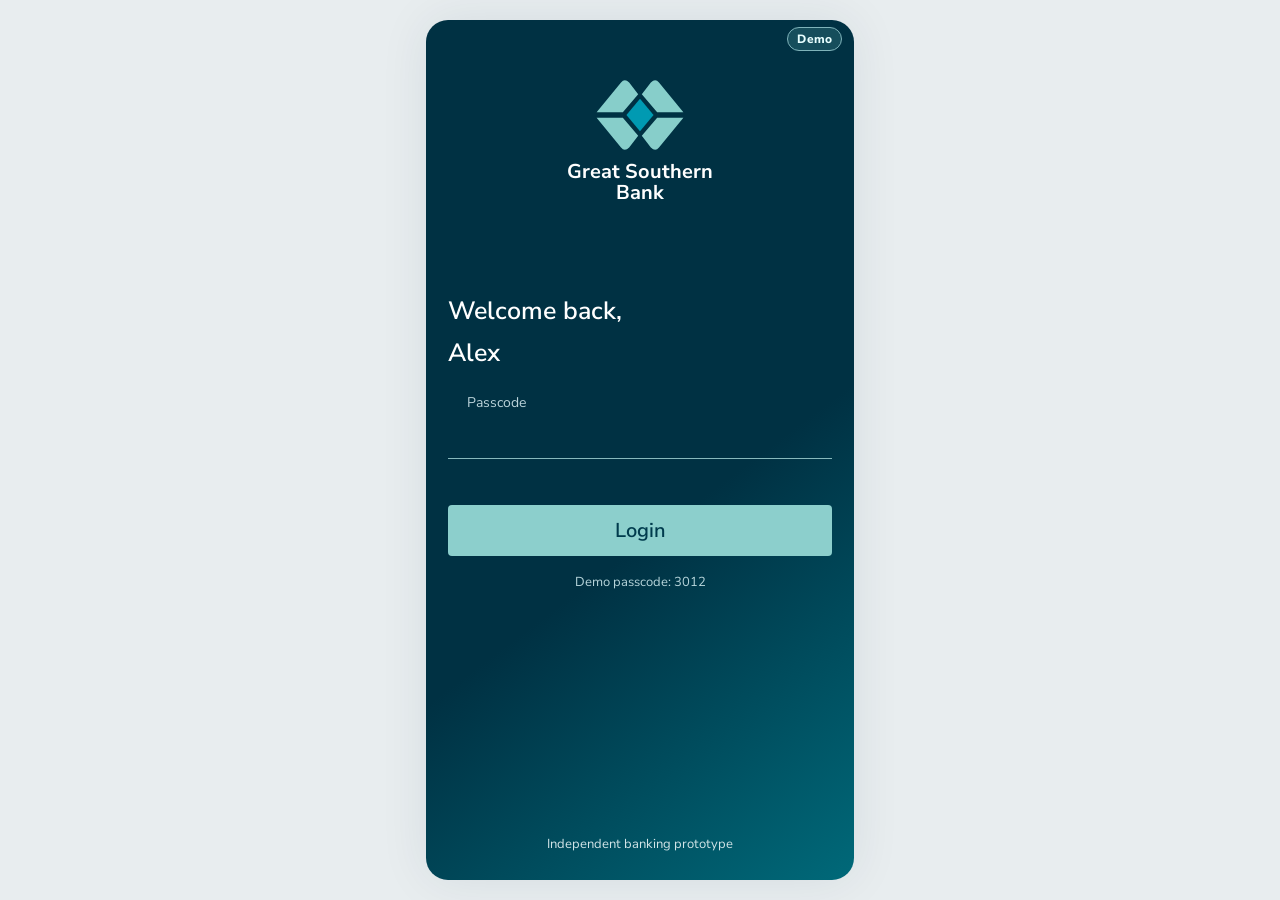
==== banking-demo/index.html @ 696fd6a1 "Add files via upload" ====
<!doctype html><html lang="en"><head><meta charset="utf-8"><meta name="viewport" content="width=device-width,initial-scale=1,viewport-fit=cover"><meta name="theme-color" content="#003444"><meta name="description" content="Interactive banking demo with fictional, editable transactions and profile details."><title>Southern Banking Demo</title><link rel="icon" href="data:image/svg+xml,%3Csvg xmlns='http://www.w3.org/2000/svg' viewBox='0 0 32 32'%3E%3Crect width='32' height='32' rx='8' fill='%23003444'/%3E%3Cpath d='M8 16h16M16 8v16' stroke='%238ed1cb' stroke-width='5'/%3E%3C/svg%3E"><link rel="stylesheet" href="style.css?v=2"></head><body><div class="app"><div class="demo-bar" aria-label="Demo application">Demo</div><header id="header"></header><main id="main"></main><nav id="nav" aria-label="Main navigation"></nav><div id="overlay"></div><div id="toast" role="status"></div></div><script src="app.js?v=2"></script></body></html>
---- banking-demo/style.css ----
@import url('https://fonts.googleapis.com/css2?family=Nunito+Sans:wght@400;500;600;700;800&display=swap');
:root{font-family:'Nunito Sans',-apple-system,BlinkMacSystemFont,'Segoe UI',sans-serif;color:#003448;background:#e8edef;font-synthesis:none;font-size:16px;--teal:#009db2;--mint:#8bcfca;--line:#e3e3e7;--muted:#6c727b}*{box-sizing:border-box}body{margin:0}button,input,select{font:inherit}button{color:inherit;cursor:pointer;-webkit-tap-highlight-color:transparent}button:focus-visible,a:focus-visible{outline:3px solid #009db2;outline-offset:3px}button{border:0;background:none}button:active{opacity:.7;transform:scale(.99)}.app{width:100%;max-width:430px;height:100dvh;min-height:440px;margin:auto;background:white;position:relative;overflow:hidden;display:flex;flex-direction:column;box-shadow:0 0 50px #00344415}.demo-bar{background:#003444;color:#fff;text-align:center;font-size:12px;letter-spacing:1.3px;padding:5px 0;flex-shrink:0;font-weight:800}header{height:66px;display:flex;align-items:center;justify-content:center;position:relative;flex-shrink:0;background:white;z-index:2}header h1{font-size:18px;margin:0;font-weight:800}header .left,header .right{position:absolute;top:12px;min-width:44px;height:44px;display:grid;place-items:center}header .left{left:8px}header .right{right:8px}.icon{width:23px;height:23px;fill:none;stroke:currentColor;stroke-width:1.65;stroke-linecap:round;stroke-linejoin:round;vertical-align:middle;flex-shrink:0}.brand{display:flex;align-items:center;gap:7px;font-weight:800}.mark{width:30px;height:30px;display:grid;grid-template-columns:repeat(2,10px);grid-template-rows:repeat(2,10px);gap:2px;transform:rotate(45deg);align-content:center;justify-content:center}.mark i{background:#85d0cc}.mark i:nth-child(2){background:#3c9dac}.mark i:nth-child(3){background:#b9e4df}main{flex:1;overflow:auto;overscroll-behavior:contain;scrollbar-width:none;padding-bottom:18px}main::-webkit-scrollbar{display:none}main.animate{animation:slide .28s cubic-bezier(.2,.75,.2,1)}@keyframes slide{from{opacity:.3;transform:translateX(30px)}to{opacity:1;transform:translateX(0)}}nav{height:76px;padding-bottom:env(safe-area-inset-bottom,8px);display:flex;flex-shrink:0;background:#fff;box-shadow:0 -3px 14px #41254205;border-top:1px solid #f2edf4;z-index:4}nav button{flex:1;font-size:12px;font-weight:700;display:flex;flex-direction:column;align-items:center;justify-content:center;gap:5px;padding:9px 0}nav button.active{color:var(--teal)}.section-title{font-size:16px;font-weight:800;padding:8px 18px 15px}.band{background:#f1f1f5;padding:9px 18px;font-size:12px;display:flex;gap:8px;align-items:center;font-weight:800}.band .icon{width:22px;height:22px;color:#79bcc3}.account{width:100%;padding:19px 18px;display:flex;text-align:left;align-items:center;gap:5px;min-height:93px}.account>div:first-child{flex:1}.account-name{font-weight:700;font-size:15px}.meta{font-size:12px;color:#6f7379;margin-top:3px}.money-side{text-align:right;flex-shrink:0}.money-side strong{display:block;font-size:19px;line-height:1.35}.money-side .meta{font-size:12px}.chevron{color:#55abb3;margin-left:4px}.vault-row{display:flex;justify-content:space-between;align-items:center;padding:20px 18px;border-bottom:1px solid var(--line);font-size:14px}.text-link{color:#137080;font-size:13px;font-weight:700}.open-area{text-align:center;padding:24px 18px}.open-area p{font-size:14px;color:#60636a}.btn{display:block;width:100%;border-radius:2px;padding:12px 16px;background:var(--mint);font-weight:700;font-size:15px;min-height:46px}.btn.outline{border:1px solid #54727c;background:white}.btn.danger{color:#b02b37;background:#fff0f1}.btn:disabled{opacity:.4;cursor:default}.detail-head{padding:5px 20px 23px;box-shadow:0 5px 6px #0002;border-radius:0 0 18px 18px;position:relative;background:linear-gradient(133deg,white 73%,#eef7f7 73.3%,white 73.8%)}.detail-head h2{font-size:16px;display:flex;align-items:center;gap:10px;margin:5px 0 20px}.detail-head h2 .icon{color:#6bb5bc}.detail-summary{display:flex;justify-content:space-between;align-items:center;font-size:12px}.tabs{display:flex;margin-top:18px;background:#f3f2f6;padding:0 5px}.tabs button{flex:1;padding:15px 4px;font-size:13px;border-bottom:3px solid transparent;color:#5e6570}.tabs .selected{border-color:var(--teal);font-weight:800;color:#39414c}.tabs .search-btn{flex:0 0 44px}.date-band{padding:8px 17px;font-weight:800;font-size:12px;background:#fafafa}.transaction{width:100%;display:flex;align-items:center;padding:12px 15px;gap:11px;text-align:left;border-bottom:1px solid #f4f3f5;min-height:87px}.transaction .icon{width:22px;color:#8b9196}.tx-body{flex:1;min-width:0}.tx-title{font-size:14px;font-weight:700}.tx-description{font-size:12px;color:#666;overflow-wrap:anywhere}.tx-value{text-align:right;min-width:84px}.tx-value strong{font-size:14px;font-weight:600}.credit{background:#e6f6f3;color:#26766e;border-radius:3px;padding:1px 5px}.tx-value .meta{font-size:11px;margin-top:12px}.tx-value .chevron{margin-left:5px}.search-field{padding:10px 18px}.field{display:block;margin-bottom:17px;font-size:14px;font-weight:700}.field input,.field select,.search-field input{width:100%;display:block;border:1px solid #d5dcdf;border-radius:5px;padding:12px;background:white;color:#003444;margin-top:7px;min-height:46px}.field input:focus,.field select:focus{outline:2px solid #009db2}.pad{padding:20px}.card-hero{text-align:center;padding:32px 18px 22px}.bank-card{padding:0;margin:0 auto 23px;border-radius:7px;display:block;touch-action:manipulation}.bank-card img{display:block;width:176px;border-radius:6px;box-shadow:0 5px 11px #0002}.card-account{font-size:14px;font-weight:700}.info-table{border:1px solid #dddfe6;margin:0 18px;border-radius:8px;overflow:hidden}.info-row{display:flex;justify-content:space-between;padding:10px 7px;font-size:14px;gap:10px}.info-row:nth-child(odd){background:#f3f3f6}.info-row span:last-child{text-align:right;color:#424b58}.info-row strong{font-size:14px}.card-spacer{height:clamp(30px,9vh,100px)}.wallet{border-top:4px solid #e1e1e7;border-bottom:1px solid var(--line);padding:20px;display:flex;align-items:center;gap:15px;font-size:15px}.wallet .check{margin-left:auto;color:var(--teal);font-weight:800}.label{font-size:14px;font-weight:800;color:#78828f;padding:17px 20px 8px}.list-row{width:100%;display:flex;align-items:center;gap:12px;text-align:left;padding:16px 20px;border-bottom:1px solid var(--line);min-height:58px}.list-row>div{flex:1}.list-row strong{font-size:15px}.list-row p{font-size:13px;color:#6d7380;margin:3px 0 0}.list-row>.icon{color:#939ba7;width:22px}.list-row .chevron{margin-left:auto}.switch{width:68px;height:30px;border-radius:20px;background:#dfe0e4;display:flex;align-items:center;font-size:11px;color:#54616b;padding:4px;gap:8px}.switch:before{content:'';width:22px;height:22px;border-radius:50%;background:white;box-shadow:0 1px 3px #0001}.switch.on{background:#85d0cb}.screen-bottom{padding:20px;margin-top:auto}.form-screen{display:flex;flex-direction:column;min-height:100%}.form-screen>.pad{flex:1}.two-buttons{display:flex;gap:12px}.two-buttons .btn:first-child{flex:1}.two-buttons .btn:last-child{flex:2}.transfer-block{padding:17px;border-top:4px solid #e1e1e7;border-bottom:1px solid #e1e1e7}.transfer-block .caps{font-size:12px;font-weight:800;margin-bottom:9px}.transfer-block select{width:100%;border:0;background:white;color:#003444;font-size:15px;font-weight:700;padding:8px 0}.empty{text-align:center;padding:55px 25px;color:#74808a;font-size:15px}.menu-shade,.sheet-shade{position:absolute;inset:26px 0 0;background:#0008;z-index:10;animation:fade .2s}.drawer{height:100%;width:89%;background:#fff;padding:16px 16px 25px;overflow:auto;animation:drawer .27s cubic-bezier(.2,.8,.2,1)}.drawer-head{display:flex;justify-content:space-between;align-items:center;margin-bottom:15px;font-size:16px}.drawer .list-row{padding:15px 0;font-size:14px}.drawer .list-row .icon{width:18px}.drawer .btn{margin-top:24px}.drawer .meta{text-align:center;margin-top:10px;font-size:11px}.sheet-shade{display:flex;align-items:flex-end}.sheet{width:100%;max-height:91%;overflow:auto;background:white;border-radius:22px 22px 0 0;padding:18px 20px 25px;animation:up .28s cubic-bezier(.2,.8,.2,1);box-shadow:0 -6px 30px #0001}.sheet:before{content:'';display:block;width:36px;height:4px;border-radius:3px;background:#d3dbde;margin:0 auto 14px}.sheet-head{display:flex;justify-content:space-between;align-items:center;margin-bottom:18px}.sheet h2{font-size:19px;margin:0}.close{width:36px;height:36px;font-size:24px}.sheet p{font-size:14px;color:#63717a}.sheet .list-row{padding:15px 0}.sheet .field{margin-bottom:14px}.sheet-note{background:#eaf6f5;padding:10px 12px;border-radius:5px;font-size:13px;color:#386468;margin:0 0 18px}#toast{position:absolute;bottom:88px;left:20px;right:20px;background:#003444;color:#fff;border-radius:8px;padding:13px 15px;font-size:14px;z-index:30;opacity:0;transform:translateY(15px);pointer-events:none;transition:.2s}#toast.show{opacity:1;transform:translateY(0)}.big-value{font-size:34px;text-align:center;padding:20px 0;font-weight:700}.detail-list .info-row{padding:16px 0;border-bottom:1px solid #eee;background:white}.pill{display:inline-block;background:#e7f5f2;color:#287970;padding:5px 9px;font-size:12px;border-radius:5px}.loan-card{margin:20px 0;border:1px solid #ddd;border-top:3px solid #009db2;border-radius:7px;padding:18px}.loan-card h2{font-size:22px;margin:0}.loan-card p{font-size:14px;color:#777}.rates{display:flex;gap:30px}.rates strong{font-size:30px;display:block}.rates span{font-size:12px;color:#777}.vault{text-align:center;padding:35px 24px}.vault h2{font-size:24px}.vault>.icon{width:65px;height:65px;color:#73b9bf;margin:30px}.vault p{font-size:15px;color:#6d7780;line-height:1.6}.sr{position:absolute;width:1px;height:1px;overflow:hidden;clip:rect(0,0,0,0)}@keyframes fade{from{opacity:0}to{opacity:1}}@keyframes drawer{from{transform:translateX(-100%)}to{transform:translateX(0)}}@keyframes up{from{transform:translateY(100%)}to{transform:translateY(0)}}@media(min-width:600px){body{padding:20px}.app{height:calc(100dvh - 40px);max-height:900px;border-radius:22px}}@media(prefers-reduced-motion:reduce){*,*:before{animation:none!important;transition:none!important;scroll-behavior:auto!important}}
/* Refined mobile proportions and compact prototype identification. */
:root{color:#003b4d;--teal:#009eb5}.app{max-width:428px}.demo-bar{position:absolute;top:max(7px,env(safe-area-inset-top));right:12px;z-index:40;width:auto;background:#e3f3f3;color:#145d69;border:1px solid #77b7bd;padding:2px 9px;border-radius:12px;font-size:12px;line-height:18px;letter-spacing:.15px;font-weight:800;pointer-events:none}header{height:85px;padding-top:16px}header h1{font-size:20px;font-weight:800}header .left,header .right{top:28px}header .left .icon{width:26px;height:26px}header .right{right:13px}.brand-mark{display:block;width:46px;height:39px;flex-shrink:0}.section-title{font-size:20px;padding:11px 20px 28px}.band{padding:10px 20px;min-height:42px;font-size:14px;gap:10px}.band .icon{width:25px;height:25px;color:#009cb0}.band:nth-of-type(4) .icon{color:#7161a6}.account{min-height:101px;padding:16px 19px;gap:3px}.account-name{font-size:16px}.meta{font-size:14px}.money-side strong{font-size:20px}.money-side .meta{font-size:13px;margin-top:4px}.chevron .icon{width:19px}.vault-row{padding:24px 20px;font-size:16px;line-height:1.35;min-height:99px}.text-link{font-size:14px}.open-area{padding:10px 20px}.open-area p{font-size:16px;margin:9px 0 24px}.btn{font-size:16px;min-height:48px;border-radius:4px}nav{height:75px;padding-bottom:max(8px,env(safe-area-inset-bottom));padding-top:5px}nav button{font-size:13px;gap:5px}nav .icon{width:24px;height:24px}.detail-head{padding:8px 20px 22px}.detail-head h2{font-size:17px}.detail-summary{font-size:13px}.transaction{min-height:91px;padding:13px 15px}.tx-title{font-size:15px}.tx-description{font-size:13px}.tx-value strong{font-size:14px;touch-action:manipulation;display:inline-block;padding:5px 2px}.tx-value .meta{font-size:12px}.date-band{font-size:13px}.card-hero{padding-top:35px;padding-bottom:20px}.bank-card{margin-bottom:30px;box-shadow:0 5px 10px #00344412;border-radius:6px;overflow:hidden}.bank-card img{width:176px;height:auto;box-shadow:none}.card-account{font-size:14px}.info-table{margin:0 20px}.info-row{font-size:15px;padding:11px 7px}.info-row strong{font-size:15px}.card-spacer{height:clamp(32px,9vh,105px)}.wallet{font-size:16px;padding:22px 22px;border-top-width:4px}.label{font-size:14px}.list-row strong{font-size:16px}.list-row p{font-size:14px}.drawer-head .brand-mark{width:29px;height:26px}.drawer .brand{gap:5px;font-size:15px}.menu-shade,.sheet-shade{inset:0}.sheet{padding-top:20px}.sheet-head{padding-right:0;margin-top:2px}.sheet h2{max-width:calc(100% - 38px)}
.login-screen{background:linear-gradient(143deg,#003143 58%,#006979 100%);color:#fff}.login-screen header,.login-screen nav{display:none}.login-screen main{padding:0;display:flex;flex-direction:column;overflow:auto}.login-screen .demo-bar{background:#164e5c;border-color:#7fb3ba;color:#e8ffff}.login-brand{display:flex;flex-direction:column;align-items:center;padding-top:max(56px,env(safe-area-inset-top));font-size:20px;font-weight:700;line-height:1.05;text-align:center}.login-brand .brand-mark{width:94px;height:78px;margin-bottom:7px}.login-screen form{padding:0 22px;margin-top:clamp(40px,10vh,100px)}.login-screen h1{font-size:25px;line-height:1.5;font-weight:600;margin:0 0 16px}.login-screen h1 span{display:inline-block;margin-top:4px}.passcode-label{display:block;font-size:14px;color:#bad3da;border-bottom:1px solid #87b9bc;padding:5px 19px 8px}.passcode-label input{display:block;background:none;border:0;width:100%;font-size:26px;letter-spacing:10px;color:white;outline:none;height:38px}.passcode-label:focus-within{border-bottom-color:white}.login-button{background:#8ccfcc;color:#003b4d;font-size:20px;font-weight:600;margin-top:15px;min-height:51px}.login-help{text-align:center;color:#b7d5db;font-size:13px;margin-top:17px}.login-foot{text-align:center;font-size:13px;color:#d1e4e7;margin:auto 20px 27px;padding-top:45px}#login-error{color:#ffcfbd;font-size:14px;min-height:22px;margin:9px 0 0}.transaction-screen nav{display:none}.transaction-screen main{padding-bottom:0}.transaction-content{display:flex;flex-direction:column;min-height:100%;padding:0 22px}.transaction-hero{text-align:center;padding-top:35px}.transaction-hero>.icon{width:42px;height:42px;color:#00a3bb;margin:2px 0 11px}.outgoing .transaction-hero>.icon{color:#bcc3c9}.amount-edit{display:block;width:100%;font-size:32px;font-weight:800;padding:5px 0 0;touch-action:manipulation;margin:0;line-height:1.4}.payment-title,.payment-date{font-size:21px;color:#575b60;line-height:1.45}.payment-title{margin-bottom:8px}.payment-date{margin-bottom:4px}.receipt-fields{margin:0 0 22px;font-size:16px;line-height:1.5}.receipt-fields dt{font-weight:700;margin:11px 0 3px}.receipt-fields dd{margin:0;color:#565f64;overflow-wrap:anywhere}.purchase-fields{margin:38px 0 30px;font-size:16px;line-height:1.35}.purchase-fields>div{display:grid;grid-template-columns:33% 1fr;column-gap:13px;padding:20px 0;border-bottom:1px solid #dfe2e5}.purchase-fields>div:first-child{padding-top:5px;padding-bottom:22px}.purchase-fields>div:last-child{border-bottom:0}.purchase-fields dt{font-weight:700}.purchase-fields dd{margin:0;color:#545e63;overflow-wrap:anywhere}.purchase-fields dd>.icon{margin-right:10px;color:#97a1ab;width:24px}.status-pill{display:inline-block;background:#e8f5f0;color:#317c65;border-radius:24px;padding:8px 12px;font-weight:700;text-transform:uppercase;font-size:14px}.status-pill.pending{color:#b56804;background:#fff1e2}.receipt-footer{margin-top:auto;padding:24px 0 max(24px,env(safe-area-inset-bottom));flex-shrink:0}.receipt-footer .btn{font-size:19px}.receipt-footer .icon{width:19px;margin-right:7px}.incoming .transaction-hero{padding-top:32px}.outgoing .transaction-hero{padding-top:42px}.outgoing .amount-edit{padding-top:4px}.incoming .amount-edit{font-size:33px}.receipt-fields dd br{line-height:1.7}@media(max-height:730px){.login-brand{padding-top:38px}.login-screen form{margin-top:32px}.login-foot{padding-top:15px;margin-bottom:15px}.card-spacer{height:28px}.transaction-hero{padding-top:20px}}@media(min-width:600px){.app{max-height:926px}}
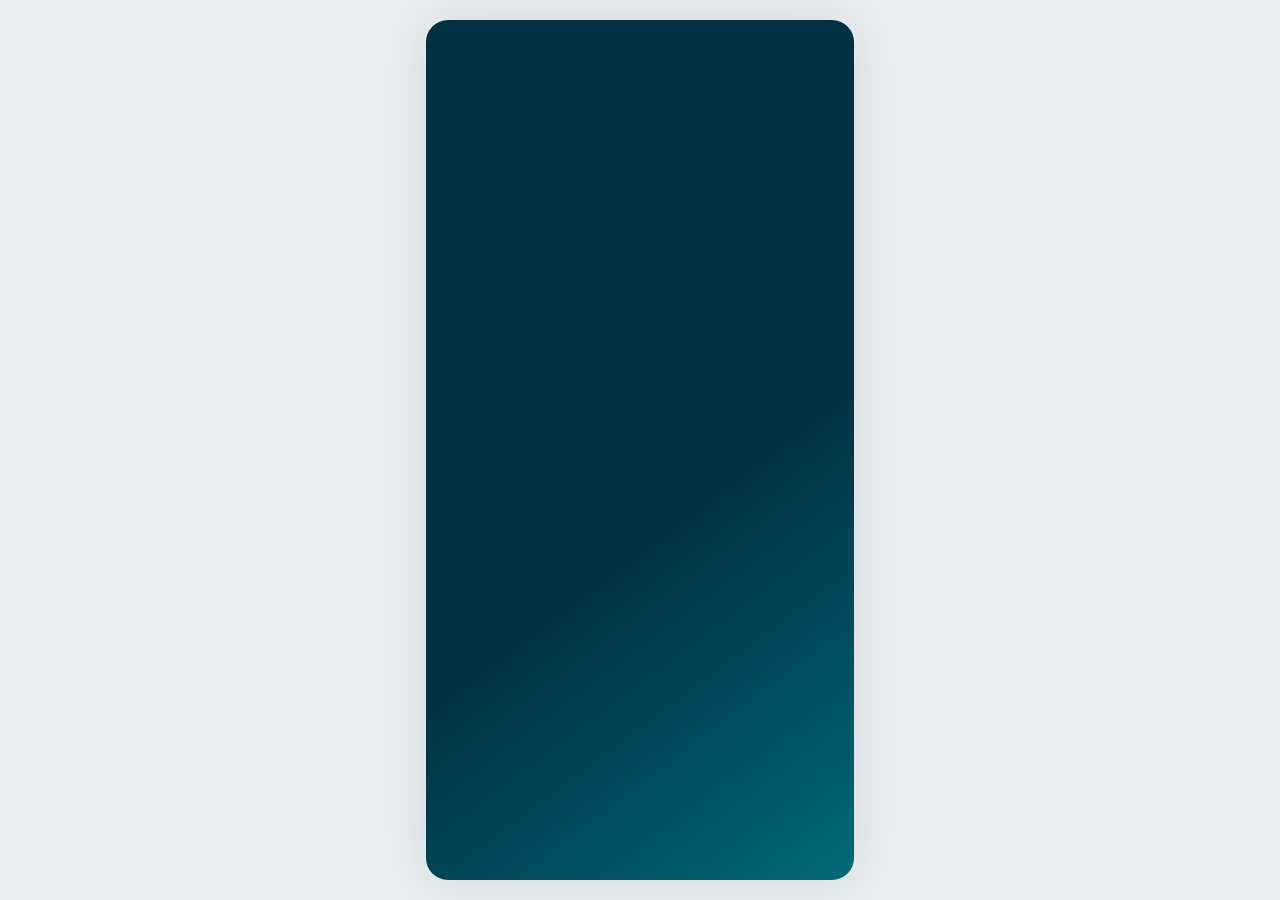
==== commit 4e360085: "Change title from 'Southern Banking Demo' to 'Great Southern Bank'" ====
--- a/banking-demo/index.html
+++ b/banking-demo/index.html
@@ -1 +1 @@
-<!doctype html><html lang="en"><head><meta charset="utf-8"><meta name="viewport" content="width=device-width,initial-scale=1,viewport-fit=cover"><meta name="theme-color" content="#003444"><meta name="description" content="Interactive banking demo with fictional, editable transactions and profile details."><title>Southern Banking Demo</title><link rel="icon" href="data:image/svg+xml,%3Csvg xmlns='http://www.w3.org/2000/svg' viewBox='0 0 32 32'%3E%3Crect width='32' height='32' rx='8' fill='%23003444'/%3E%3Cpath d='M8 16h16M16 8v16' stroke='%238ed1cb' stroke-width='5'/%3E%3C/svg%3E"><link rel="stylesheet" href="style.css?v=2"></head><body><div class="app"><div class="demo-bar" aria-label="Demo application">Demo</div><header id="header"></header><main id="main"></main><nav id="nav" aria-label="Main navigation"></nav><div id="overlay"></div><div id="toast" role="status"></div></div><script src="app.js?v=2"></script></body></html>
+<!doctype html><html lang="en"><head><meta charset="utf-8"><meta name="viewport" content="width=device-width,initial-scale=1,viewport-fit=cover"><meta name="theme-color" content="#003444"><meta name="description" content="Interactive banking demo with fictional, editable transactions and profile details."><title>Great Southern Bank</title><link rel="icon" href="data:image/svg+xml,%3Csvg xmlns='http://www.w3.org/2000/svg' viewBox='0 0 32 32'%3E%3Crect width='32' height='32' rx='8' fill='%23003444'/%3E%3Cpath d='M8 16h16M16 8v16' stroke='%238ed1cb' stroke-width='5'/%3E%3C/svg%3E"><link rel="stylesheet" href="style.css?v=2"></head><body><div class="app"><div id="header"></header><main id="main"></main><nav id="nav" aria-label="Main navigation"></nav><div id="overlay"></div><div id="toast" role="status"></div></div><script src="app.js?v=2"></script></body></html>
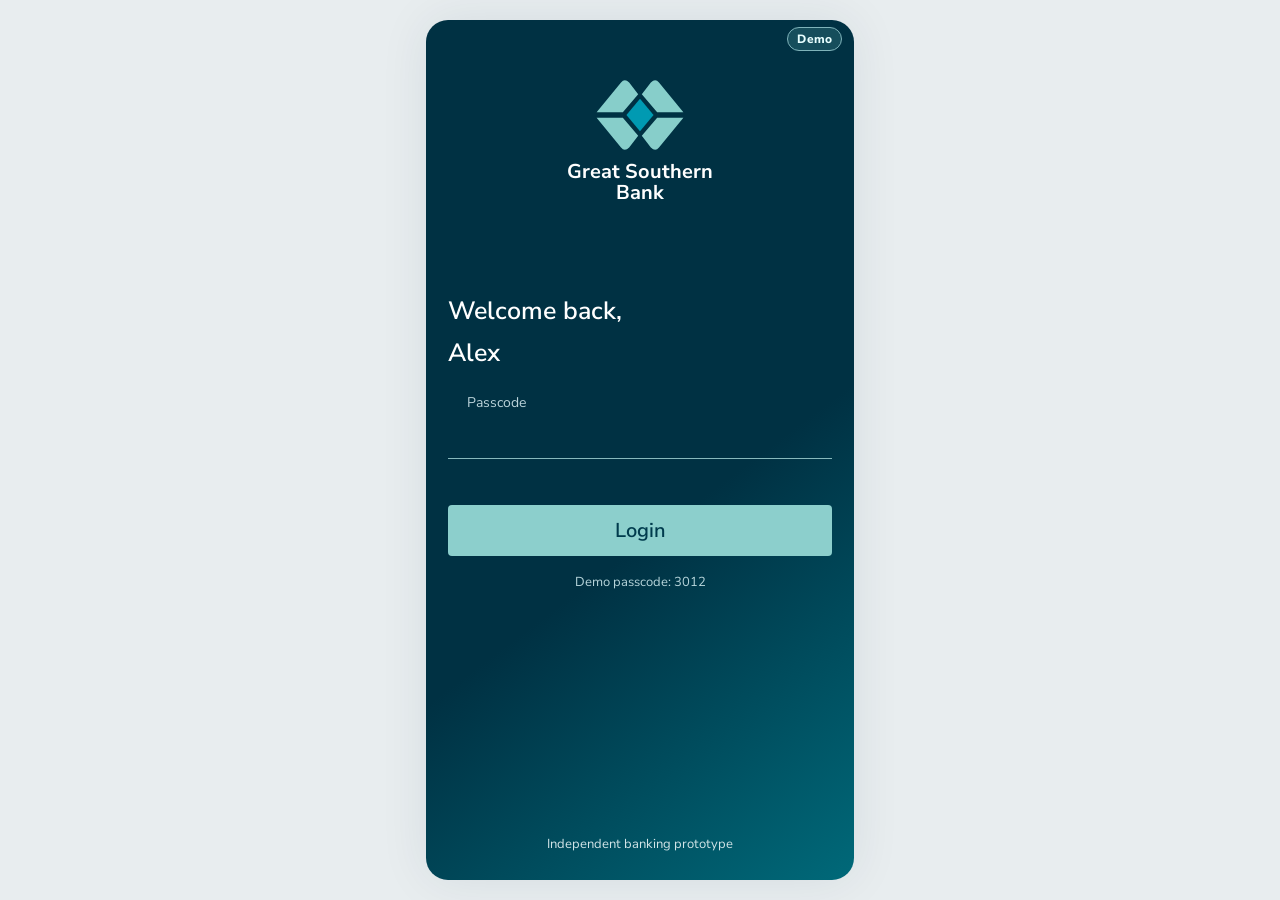
==== commit 0925a587: "Create index.html for banking demo application Initial HTML structure for the Southern Banking Demo " ====
--- a/banking-demo/index.html
+++ b/banking-demo/index.html
@@ -1 +1,43 @@
-<!doctype html><html lang="en"><head><meta charset="utf-8"><meta name="viewport" content="width=device-width,initial-scale=1,viewport-fit=cover"><meta name="theme-color" content="#003444"><meta name="description" content="Interactive banking demo with fictional, editable transactions and profile details."><title>Great Southern Bank</title><link rel="icon" href="data:image/svg+xml,%3Csvg xmlns='http://www.w3.org/2000/svg' viewBox='0 0 32 32'%3E%3Crect width='32' height='32' rx='8' fill='%23003444'/%3E%3Cpath d='M8 16h16M16 8v16' stroke='%238ed1cb' stroke-width='5'/%3E%3C/svg%3E"><link rel="stylesheet" href="style.css?v=2"></head><body><div class="app"><div id="header"></header><main id="main"></main><nav id="nav" aria-label="Main navigation"></nav><div id="overlay"></div><div id="toast" role="status"></div></div><script src="app.js?v=2"></script></body></html>
+<!doctype html>
+<html lang="en">
+<head>
+  <meta charset="utf-8">
+  <meta
+    name="viewport"
+    content="width=device-width, initial-scale=1, viewport-fit=cover"
+  >
+  <meta name="theme-color" content="#003444">
+  <meta
+    name="description"
+    content="Interactive banking demo with fictional, editable transactions and profile details."
+  >
+
+  <title>Southern Banking Demo</title>
+
+  <link
+    rel="icon"
+    href="data:image/svg+xml,%3Csvg xmlns='http://www.w3.org/2000/svg' viewBox='0 0 32 32'%3E%3Crect width='32' height='32' rx='8' fill='%23003444'/%3E%3Cpath d='M8 16h16M16 8v16' stroke='%238ed1cb' stroke-width='5'/%3E%3C/svg%3E"
+  >
+  <link rel="stylesheet" href="style.css?v=2">
+</head>
+
+<body>
+  <div class="app">
+    <div class="demo-bar" aria-label="Demo application">
+      Demo
+    </div>
+
+    <header id="header"></header>
+
+    <main id="main"></main>
+
+    <nav id="nav" aria-label="Main navigation"></nav>
+
+    <div id="overlay"></div>
+
+    <div id="toast" role="status"></div>
+  </div>
+
+  <script src="app.js?v=2"></script>
+</body>
+</html>
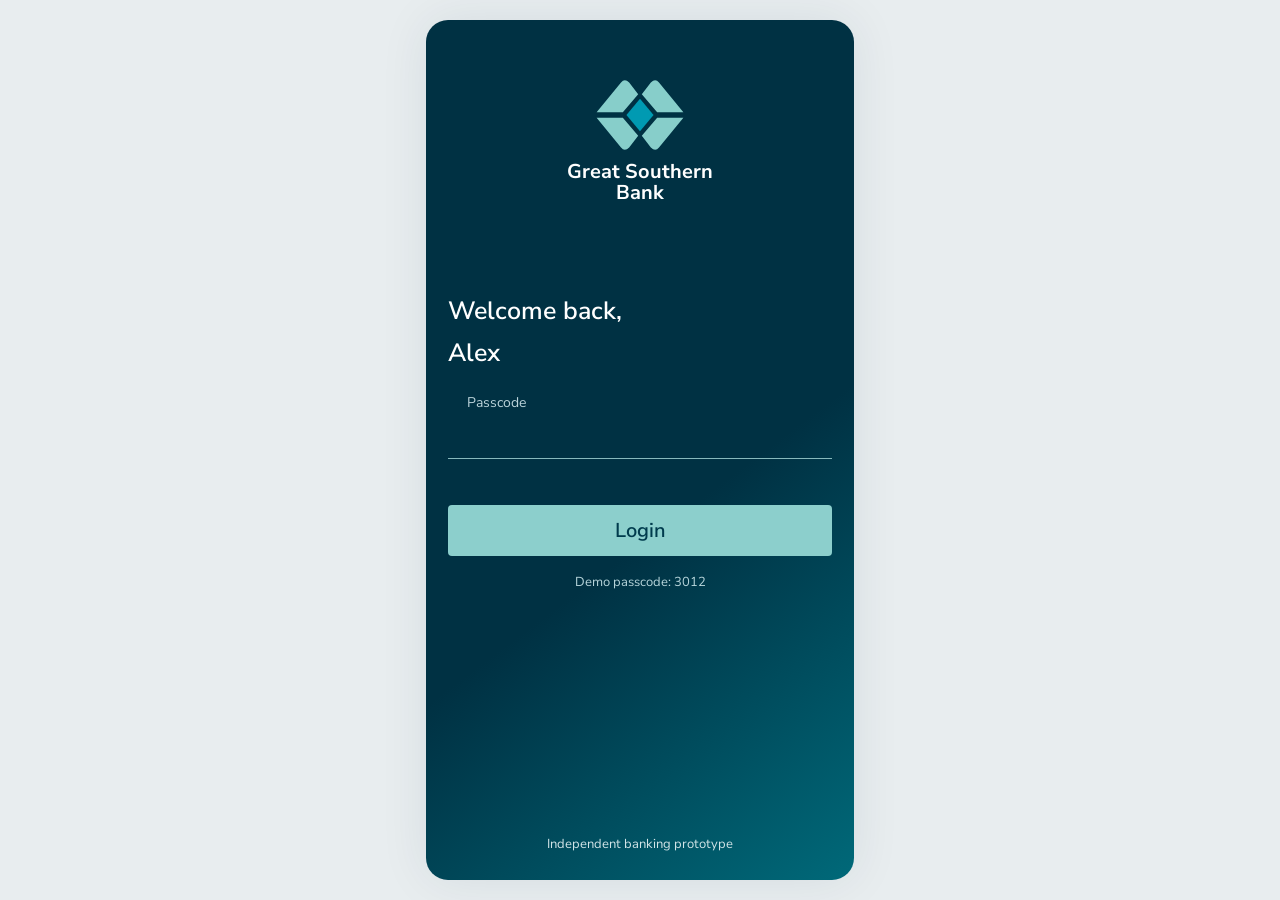
==== commit fb035a5a: "Change title from 'Southern Banking Demo' to 'Great Southern Bank'" ====
--- a/banking-demo/index.html
+++ b/banking-demo/index.html
@@ -12,7 +12,7 @@
     content="Interactive banking demo with fictional, editable transactions and profile details."
   >
 
-  <title>Southern Banking Demo</title>
+  <title>Great Southern Bank</title>
 
   <link
     rel="icon"
@@ -23,9 +23,6 @@
 
 <body>
   <div class="app">
-    <div class="demo-bar" aria-label="Demo application">
-      Demo
-    </div>
 
     <header id="header"></header>
 
